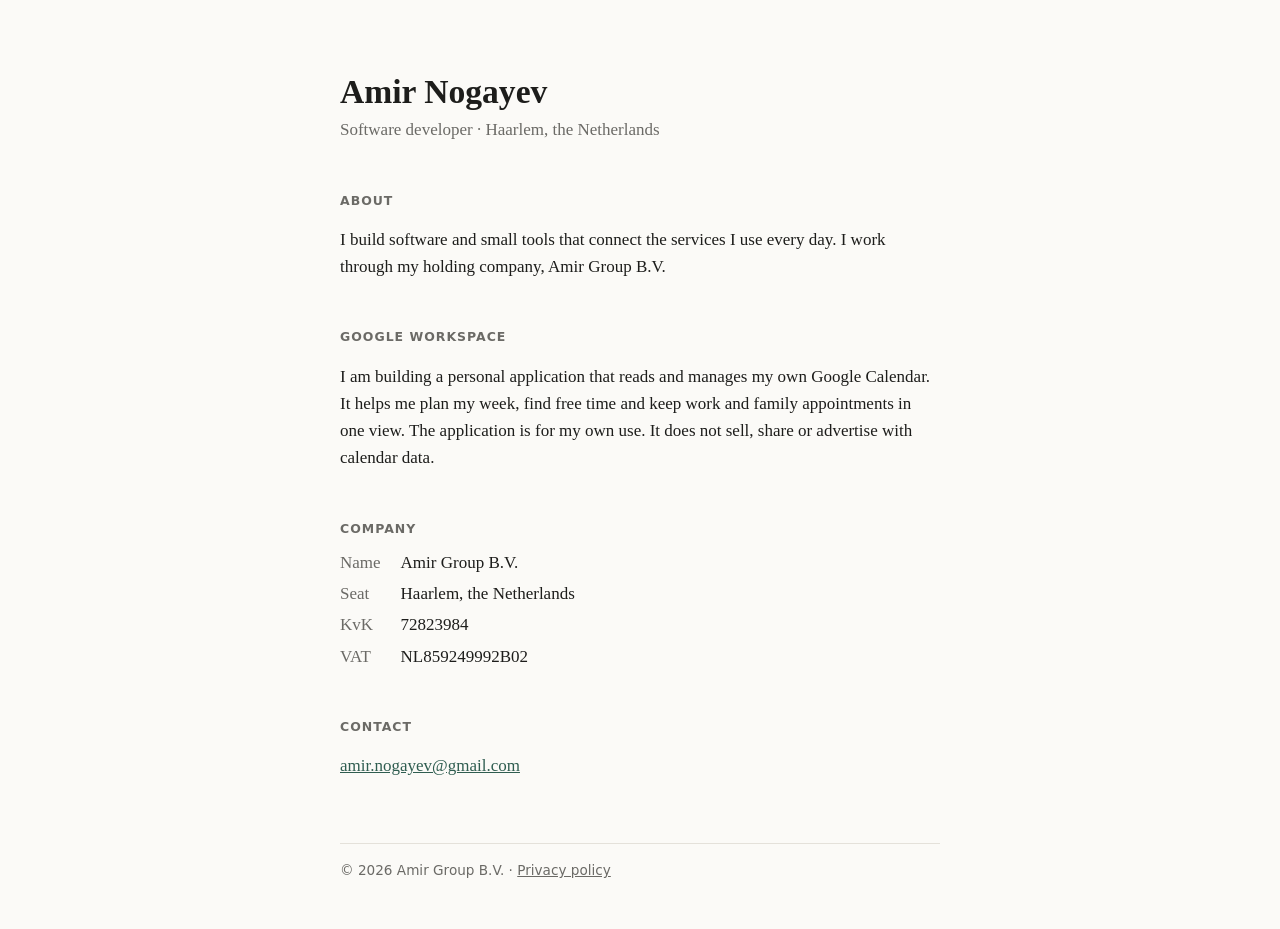
==== index.html @ 7ddc165e "Personal site with company details and privacy policy Co-Authored-By: Claude Opus 5.5 <noreply@anthr" ====
<!doctype html>
<html lang="en">
<head>
  <meta charset="utf-8">
  <meta name="viewport" content="width=device-width, initial-scale=1">
  <title>Amir Nogayev</title>
  <meta name="description" content="Amir Nogayev, software developer. Amir Group B.V., Haarlem.">
  <link rel="stylesheet" href="style.css">
</head>
<body>
<main>
  <h1>Amir Nogayev</h1>
  <p class="role">Software developer · Haarlem, the Netherlands</p>

  <h2>About</h2>
  <p>I build software and small tools that connect the services I use every day.
  I work through my holding company, Amir Group B.V.</p>

  <h2>Google Workspace</h2>
  <p>I am building a personal application that reads and manages my own Google Calendar.
  It helps me plan my week, find free time and keep work and family appointments in one view.
  The application is for my own use. It does not sell, share or advertise with calendar data.</p>

  <h2>Company</h2>
  <dl>
    <dt>Name</dt><dd>Amir Group B.V.</dd>
    <dt>Seat</dt><dd>Haarlem, the Netherlands</dd>
    <dt>KvK</dt><dd>72823984</dd>
    <dt>VAT</dt><dd>NL859249992B02</dd>
  </dl>

  <h2>Contact</h2>
  <p><a href="mailto:amir.nogayev@gmail.com">amir.nogayev@gmail.com</a></p>

  <footer>
    © 2026 Amir Group B.V. · <a href="privacy.html">Privacy policy</a>
  </footer>
</main>
</body>
</html>
---- style.css ----
:root {
  --bg: #fbfaf7;
  --fg: #1d1d1b;
  --muted: #6b6a66;
  --line: #e4e1da;
  --accent: #2f5d50;
}
@media (prefers-color-scheme: dark) {
  :root {
    --bg: #161615;
    --fg: #ecebe6;
    --muted: #9b9a94;
    --line: #2c2b29;
    --accent: #7fb8a4;
  }
}
* { box-sizing: border-box; }
body {
  margin: 0;
  background: var(--bg);
  color: var(--fg);
  font: 17px/1.6 "Iowan Old Style", "Palatino Linotype", Palatino, Georgia, serif;
}
main {
  max-width: 640px;
  margin: 0 auto;
  padding: 72px 20px 48px;
}
h1 { font-size: 2.1rem; line-height: 1.2; margin: 0 0 4px; font-weight: 600; }
h2 {
  font: 600 0.78rem/1.4 system-ui, -apple-system, sans-serif;
  text-transform: uppercase;
  letter-spacing: 0.08em;
  color: var(--muted);
  margin: 48px 0 12px;
}
.role { color: var(--muted); margin: 0; }
a { color: var(--accent); }
dl { display: grid; grid-template-columns: max-content 1fr; gap: 4px 20px; margin: 0; }
dt { color: var(--muted); }
dd { margin: 0; }
address { font-style: normal; }
footer {
  margin-top: 64px;
  padding-top: 16px;
  border-top: 1px solid var(--line);
  font: 0.85rem/1.5 system-ui, -apple-system, sans-serif;
  color: var(--muted);
}
footer a { color: inherit; }
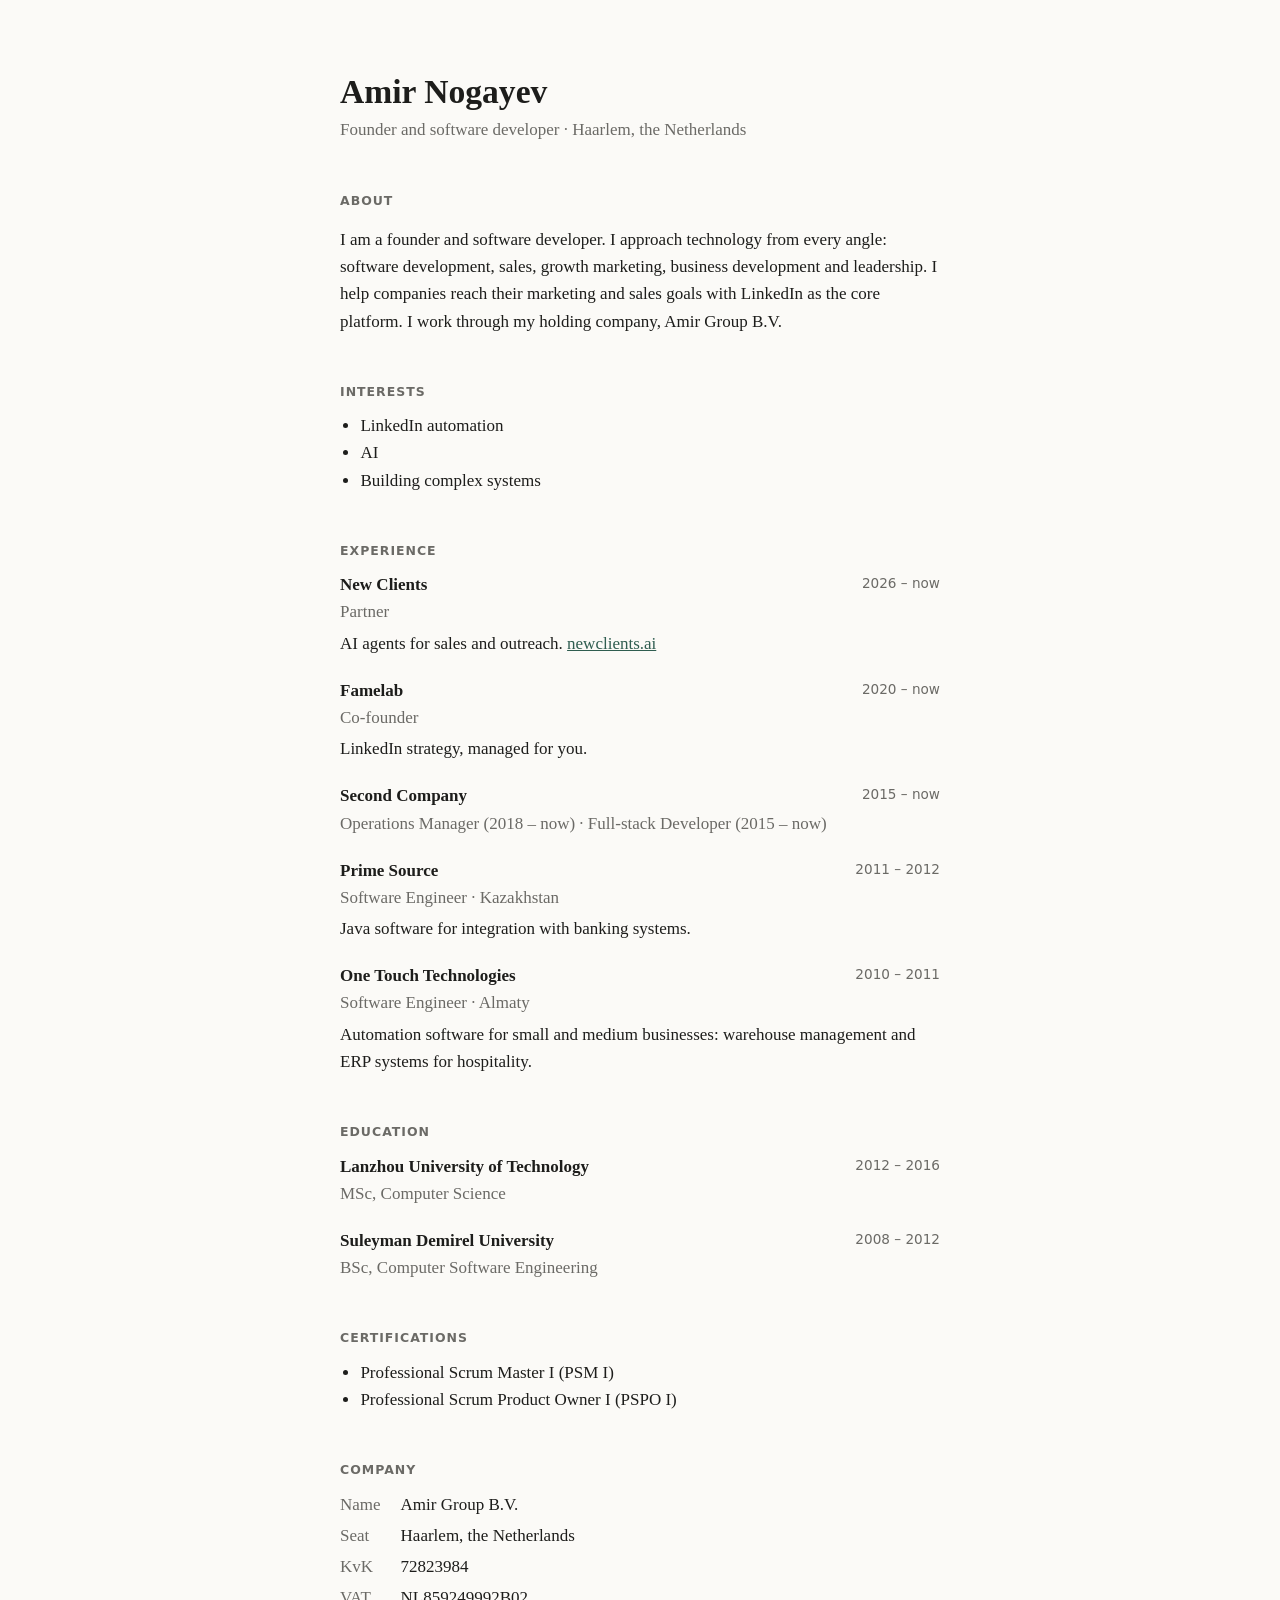
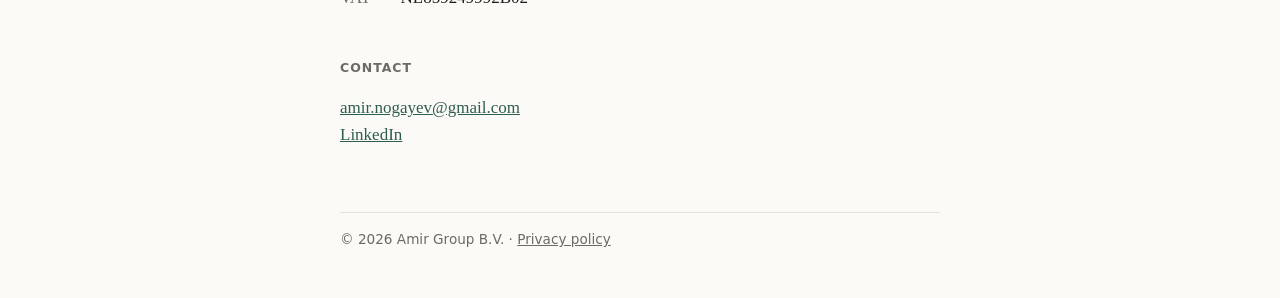
==== commit eff02293: "Replace calendar use case with profile, experience and education Co-Authored-By: Claude Opus 5.5 <no" ====
--- a/index.html
+++ b/index.html
@@ -4,22 +4,72 @@
   <meta charset="utf-8">
   <meta name="viewport" content="width=device-width, initial-scale=1">
   <title>Amir Nogayev</title>
-  <meta name="description" content="Amir Nogayev, software developer. Amir Group B.V., Haarlem.">
+  <meta name="description" content="Amir Nogayev, founder and software developer. Amir Group B.V., Haarlem.">
   <link rel="stylesheet" href="style.css">
 </head>
 <body>
 <main>
   <h1>Amir Nogayev</h1>
-  <p class="role">Software developer · Haarlem, the Netherlands</p>
+  <p class="role">Founder and software developer · Haarlem, the Netherlands</p>
 
   <h2>About</h2>
-  <p>I build software and small tools that connect the services I use every day.
+  <p>I am a founder and software developer. I approach technology from every angle:
+  software development, sales, growth marketing, business development and leadership.
+  I help companies reach their marketing and sales goals with LinkedIn as the core platform.
   I work through my holding company, Amir Group B.V.</p>
 
-  <h2>Google Workspace</h2>
-  <p>I am building a personal application that reads and manages my own Google Calendar.
-  It helps me plan my week, find free time and keep work and family appointments in one view.
-  The application is for my own use. It does not sell, share or advertise with calendar data.</p>
+  <h2>Interests</h2>
+  <ul>
+    <li>LinkedIn automation</li>
+    <li>AI</li>
+    <li>Building complex systems</li>
+  </ul>
+
+  <h2>Experience</h2>
+  <ol class="cv">
+    <li>
+      <div class="cv-head"><strong>New Clients</strong><span>2026 – now</span></div>
+      <div class="cv-role">Partner</div>
+      <p>AI agents for sales and outreach. <a href="https://www.newclients.ai">newclients.ai</a></p>
+    </li>
+    <li>
+      <div class="cv-head"><strong>Famelab</strong><span>2020 – now</span></div>
+      <div class="cv-role">Co-founder</div>
+      <p>LinkedIn strategy, managed for you.</p>
+    </li>
+    <li>
+      <div class="cv-head"><strong>Second Company</strong><span>2015 – now</span></div>
+      <div class="cv-role">Operations Manager (2018 – now) · Full-stack Developer (2015 – now)</div>
+    </li>
+    <li>
+      <div class="cv-head"><strong>Prime Source</strong><span>2011 – 2012</span></div>
+      <div class="cv-role">Software Engineer · Kazakhstan</div>
+      <p>Java software for integration with banking systems.</p>
+    </li>
+    <li>
+      <div class="cv-head"><strong>One Touch Technologies</strong><span>2010 – 2011</span></div>
+      <div class="cv-role">Software Engineer · Almaty</div>
+      <p>Automation software for small and medium businesses: warehouse management and ERP systems for hospitality.</p>
+    </li>
+  </ol>
+
+  <h2>Education</h2>
+  <ol class="cv">
+    <li>
+      <div class="cv-head"><strong>Lanzhou University of Technology</strong><span>2012 – 2016</span></div>
+      <div class="cv-role">MSc, Computer Science</div>
+    </li>
+    <li>
+      <div class="cv-head"><strong>Suleyman Demirel University</strong><span>2008 – 2012</span></div>
+      <div class="cv-role">BSc, Computer Software Engineering</div>
+    </li>
+  </ol>
+
+  <h2>Certifications</h2>
+  <ul>
+    <li>Professional Scrum Master I (PSM I)</li>
+    <li>Professional Scrum Product Owner I (PSPO I)</li>
+  </ul>
 
   <h2>Company</h2>
   <dl>
@@ -30,7 +80,8 @@
   </dl>
 
   <h2>Contact</h2>
-  <p><a href="mailto:amir.nogayev@gmail.com">amir.nogayev@gmail.com</a></p>
+  <p><a href="mailto:amir.nogayev@gmail.com">amir.nogayev@gmail.com</a><br>
+  <a href="https://www.linkedin.com/in/amir-nogayev-b2207214b">LinkedIn</a></p>
 
   <footer>
     © 2026 Amir Group B.V. · <a href="privacy.html">Privacy policy</a>
--- a/style.css
+++ b/style.css
@@ -48,3 +48,10 @@
   color: var(--muted);
 }
 footer a { color: inherit; }
+ul { padding-left: 1.2em; margin: 0; }
+.cv { list-style: none; padding: 0; margin: 0; }
+.cv li { margin-bottom: 20px; }
+.cv-head { display: flex; justify-content: space-between; gap: 12px; flex-wrap: wrap; }
+.cv-head span, .cv-role { color: var(--muted); }
+.cv-head span { font: 0.85rem/1.9 system-ui, -apple-system, sans-serif; }
+.cv p { margin: 4px 0 0; }
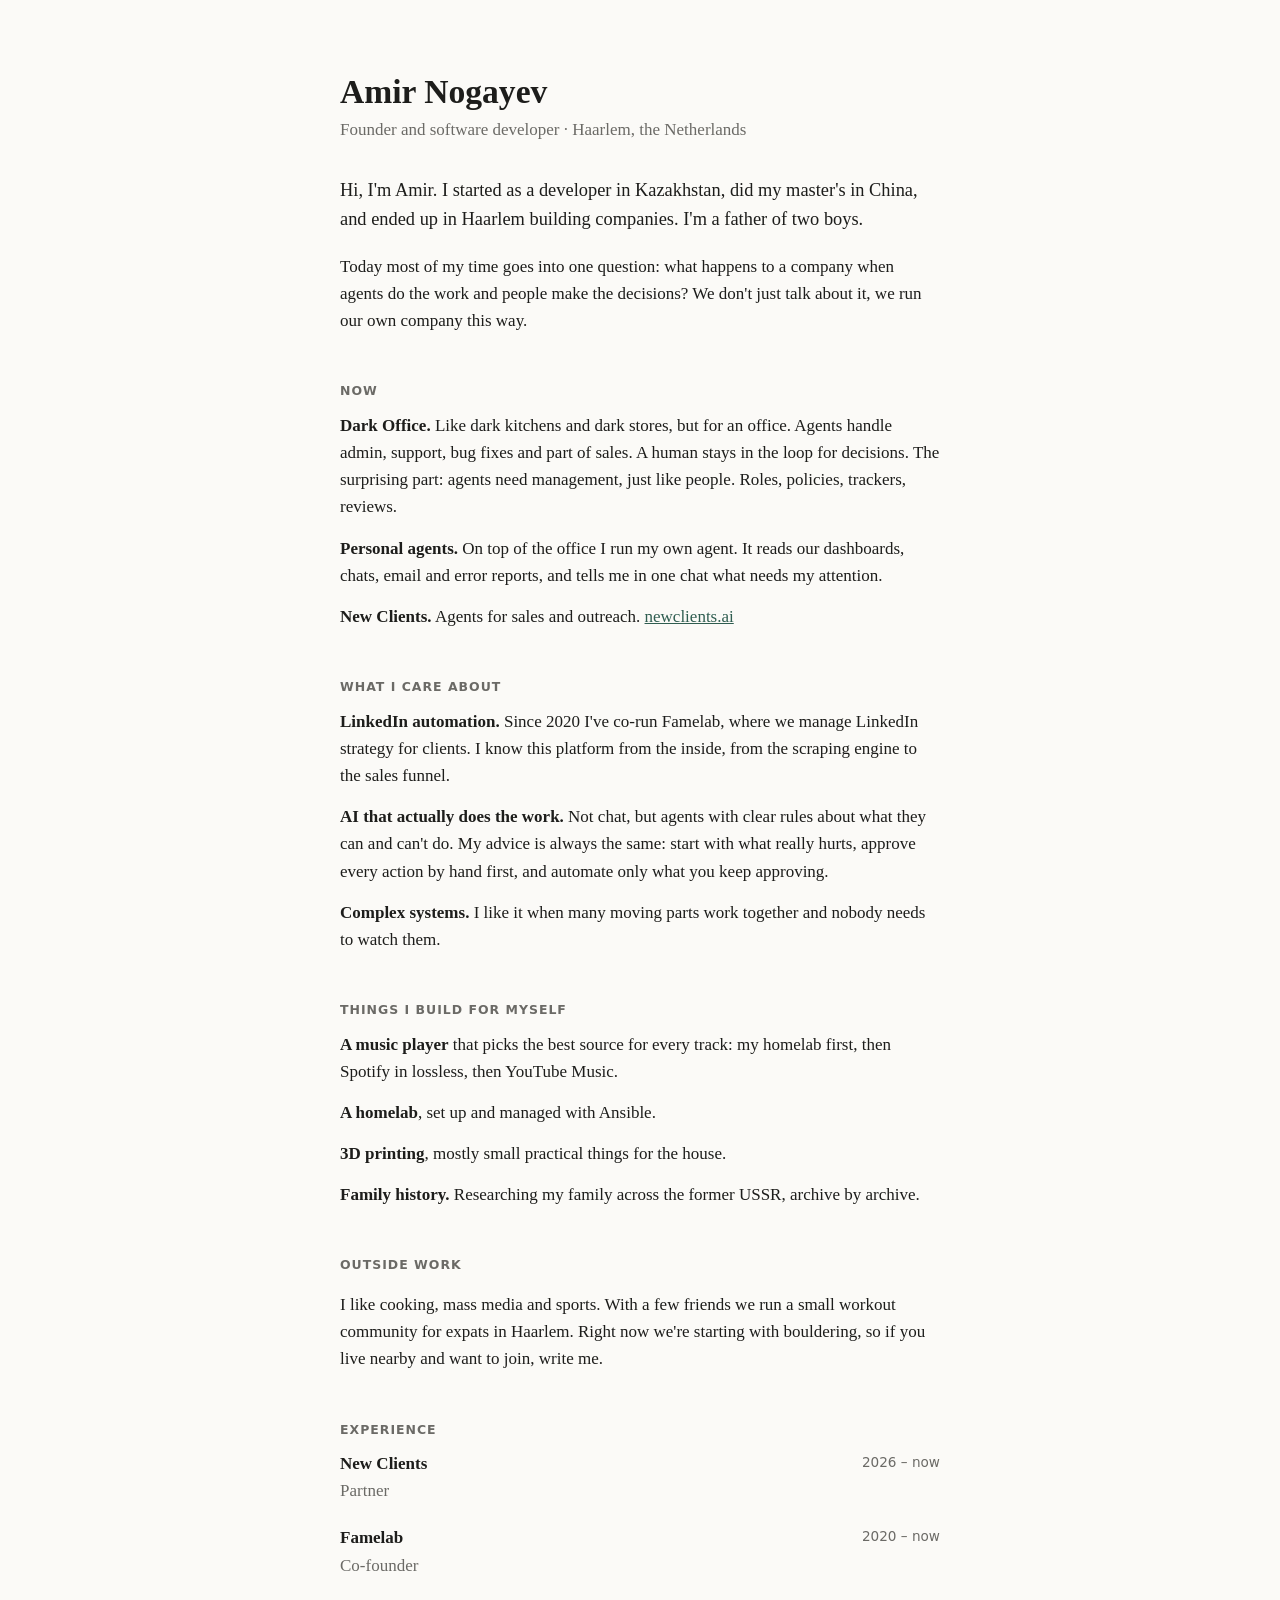
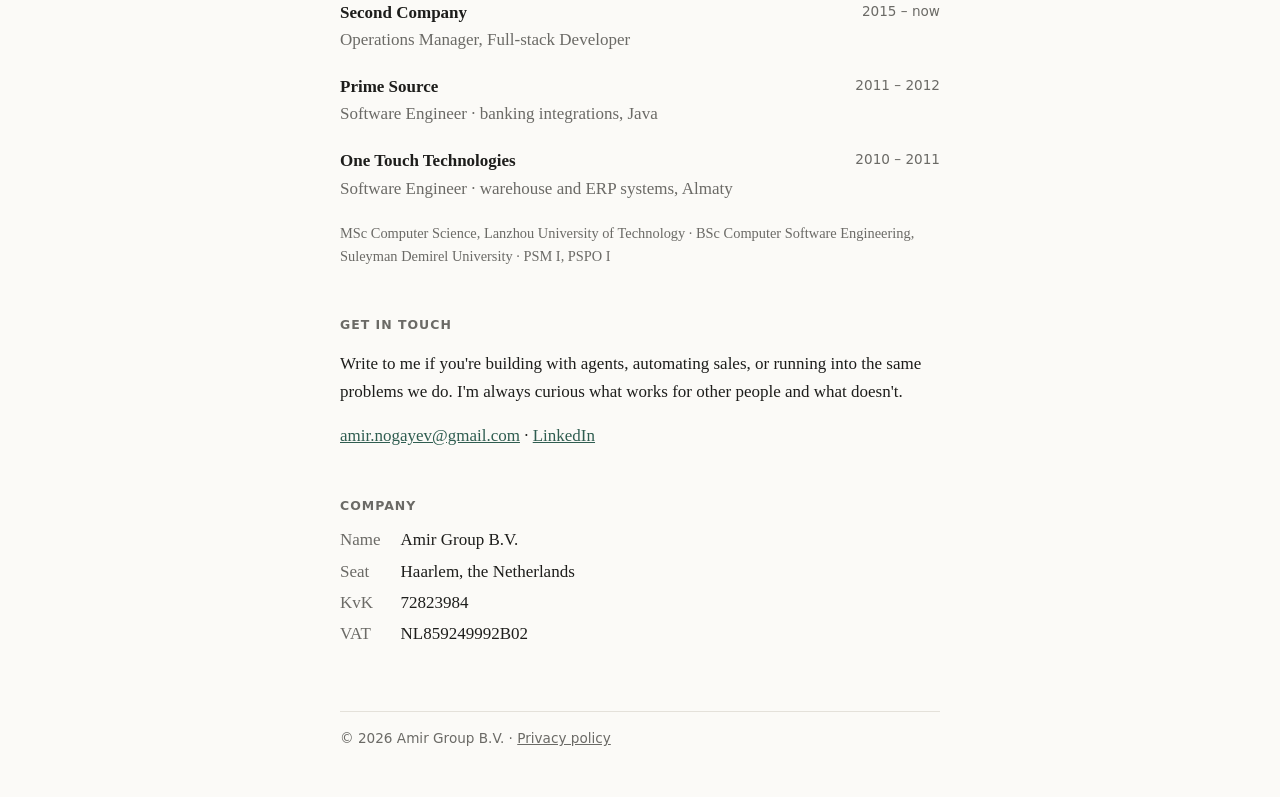
==== commit d9a85f0a: "Rewrite home page in a personal voice: now, interests, projects, community Co-Authored-By: Claude Op" ====
--- a/index.html
+++ b/index.html
@@ -4,7 +4,7 @@
   <meta charset="utf-8">
   <meta name="viewport" content="width=device-width, initial-scale=1">
   <title>Amir Nogayev</title>
-  <meta name="description" content="Amir Nogayev, founder and software developer. Amir Group B.V., Haarlem.">
+  <meta name="description" content="Amir Nogayev, founder and software developer in Haarlem. Building Dark Office, an office run by AI agents, and personal agents.">
   <link rel="stylesheet" href="style.css">
 </head>
 <body>
@@ -12,64 +12,77 @@
   <h1>Amir Nogayev</h1>
   <p class="role">Founder and software developer · Haarlem, the Netherlands</p>
 
-  <h2>About</h2>
-  <p>I am a founder and software developer. I approach technology from every angle:
-  software development, sales, growth marketing, business development and leadership.
-  I help companies reach their marketing and sales goals with LinkedIn as the core platform.
-  I work through my holding company, Amir Group B.V.</p>
+  <p class="lead">Hi, I'm Amir. I started as a developer in Kazakhstan, did my master's in China,
+  and ended up in Haarlem building companies. I'm a father of two boys.</p>
 
-  <h2>Interests</h2>
-  <ul>
-    <li>LinkedIn automation</li>
-    <li>AI</li>
-    <li>Building complex systems</li>
+  <p>Today most of my time goes into one question: what happens to a company when agents
+  do the work and people make the decisions? We don't just talk about it, we run our own company this way.</p>
+
+  <h2>Now</h2>
+  <ul class="plain">
+    <li><strong>Dark Office.</strong> Like dark kitchens and dark stores, but for an office.
+    Agents handle admin, support, bug fixes and part of sales. A human stays in the loop for decisions.
+    The surprising part: agents need management, just like people. Roles, policies, trackers, reviews.</li>
+    <li><strong>Personal agents.</strong> On top of the office I run my own agent. It reads our dashboards,
+    chats, email and error reports, and tells me in one chat what needs my attention.</li>
+    <li><strong>New Clients.</strong> Agents for sales and outreach.
+    <a href="https://www.newclients.ai">newclients.ai</a></li>
   </ul>
+
+  <h2>What I care about</h2>
+  <ul class="plain">
+    <li><strong>LinkedIn automation.</strong> Since 2020 I've co-run Famelab, where we manage LinkedIn strategy for clients.
+    I know this platform from the inside, from the scraping engine to the sales funnel.</li>
+    <li><strong>AI that actually does the work.</strong> Not chat, but agents with clear rules about what they can and can't do.
+    My advice is always the same: start with what really hurts, approve every action by hand first,
+    and automate only what you keep approving.</li>
+    <li><strong>Complex systems.</strong> I like it when many moving parts work together and nobody needs to watch them.</li>
+  </ul>
+
+  <h2>Things I build for myself</h2>
+  <ul class="plain">
+    <li><strong>A music player</strong> that picks the best source for every track: my homelab first,
+    then Spotify in lossless, then YouTube Music.</li>
+    <li><strong>A homelab</strong>, set up and managed with Ansible.</li>
+    <li><strong>3D printing</strong>, mostly small practical things for the house.</li>
+    <li><strong>Family history.</strong> Researching my family across the former USSR, archive by archive.</li>
+  </ul>
+
+  <h2>Outside work</h2>
+  <p>I like cooking, mass media and sports. With a few friends we run a small workout community
+  for expats in Haarlem. Right now we're starting with bouldering, so if you live nearby and want to join, write me.</p>
 
   <h2>Experience</h2>
   <ol class="cv">
     <li>
       <div class="cv-head"><strong>New Clients</strong><span>2026 – now</span></div>
       <div class="cv-role">Partner</div>
-      <p>AI agents for sales and outreach. <a href="https://www.newclients.ai">newclients.ai</a></p>
     </li>
     <li>
       <div class="cv-head"><strong>Famelab</strong><span>2020 – now</span></div>
       <div class="cv-role">Co-founder</div>
-      <p>LinkedIn strategy, managed for you.</p>
     </li>
     <li>
       <div class="cv-head"><strong>Second Company</strong><span>2015 – now</span></div>
-      <div class="cv-role">Operations Manager (2018 – now) · Full-stack Developer (2015 – now)</div>
+      <div class="cv-role">Operations Manager, Full-stack Developer</div>
     </li>
     <li>
       <div class="cv-head"><strong>Prime Source</strong><span>2011 – 2012</span></div>
-      <div class="cv-role">Software Engineer · Kazakhstan</div>
-      <p>Java software for integration with banking systems.</p>
+      <div class="cv-role">Software Engineer · banking integrations, Java</div>
     </li>
     <li>
       <div class="cv-head"><strong>One Touch Technologies</strong><span>2010 – 2011</span></div>
-      <div class="cv-role">Software Engineer · Almaty</div>
-      <p>Automation software for small and medium businesses: warehouse management and ERP systems for hospitality.</p>
+      <div class="cv-role">Software Engineer · warehouse and ERP systems, Almaty</div>
     </li>
   </ol>
+  <p class="small">MSc Computer Science, Lanzhou University of Technology ·
+  BSc Computer Software Engineering, Suleyman Demirel University · PSM I, PSPO I</p>
 
-  <h2>Education</h2>
-  <ol class="cv">
-    <li>
-      <div class="cv-head"><strong>Lanzhou University of Technology</strong><span>2012 – 2016</span></div>
-      <div class="cv-role">MSc, Computer Science</div>
-    </li>
-    <li>
-      <div class="cv-head"><strong>Suleyman Demirel University</strong><span>2008 – 2012</span></div>
-      <div class="cv-role">BSc, Computer Software Engineering</div>
-    </li>
-  </ol>
-
-  <h2>Certifications</h2>
-  <ul>
-    <li>Professional Scrum Master I (PSM I)</li>
-    <li>Professional Scrum Product Owner I (PSPO I)</li>
-  </ul>
+  <h2>Get in touch</h2>
+  <p>Write to me if you're building with agents, automating sales, or running into
+  the same problems we do. I'm always curious what works for other people and what doesn't.</p>
+  <p><a href="mailto:amir.nogayev@gmail.com">amir.nogayev@gmail.com</a> ·
+  <a href="https://www.linkedin.com/in/amir-nogayev-b2207214b">LinkedIn</a></p>
 
   <h2>Company</h2>
   <dl>
@@ -79,10 +92,6 @@
     <dt>VAT</dt><dd>NL859249992B02</dd>
   </dl>
 
-  <h2>Contact</h2>
-  <p><a href="mailto:amir.nogayev@gmail.com">amir.nogayev@gmail.com</a><br>
-  <a href="https://www.linkedin.com/in/amir-nogayev-b2207214b">LinkedIn</a></p>
-
   <footer>
     © 2026 Amir Group B.V. · <a href="privacy.html">Privacy policy</a>
   </footer>
--- a/style.css
+++ b/style.css
@@ -55,3 +55,7 @@
 .cv-head span, .cv-role { color: var(--muted); }
 .cv-head span { font: 0.85rem/1.9 system-ui, -apple-system, sans-serif; }
 .cv p { margin: 4px 0 0; }
+.lead { font-size: 1.15rem; margin-top: 32px; }
+.plain { list-style: none; padding: 0; }
+.plain li { margin-bottom: 14px; }
+.small { color: var(--muted); font-size: 0.9rem; }
